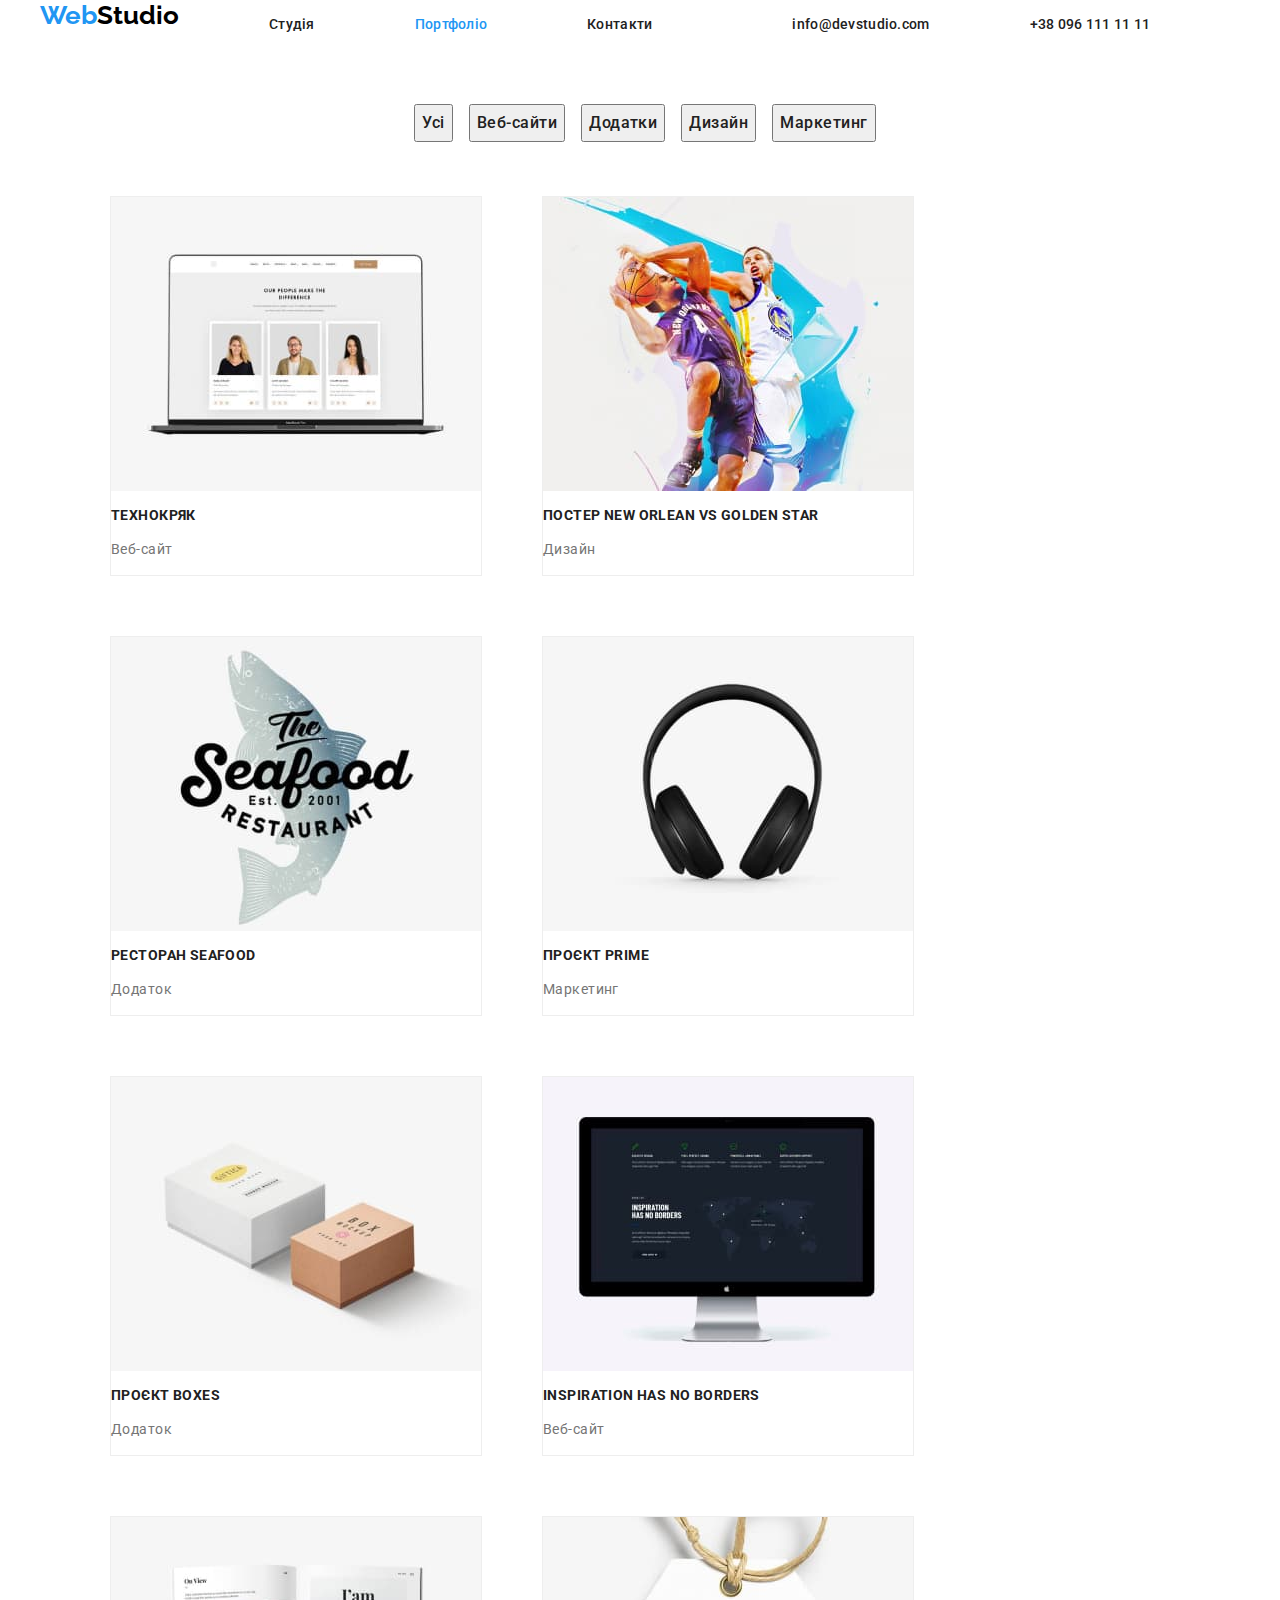
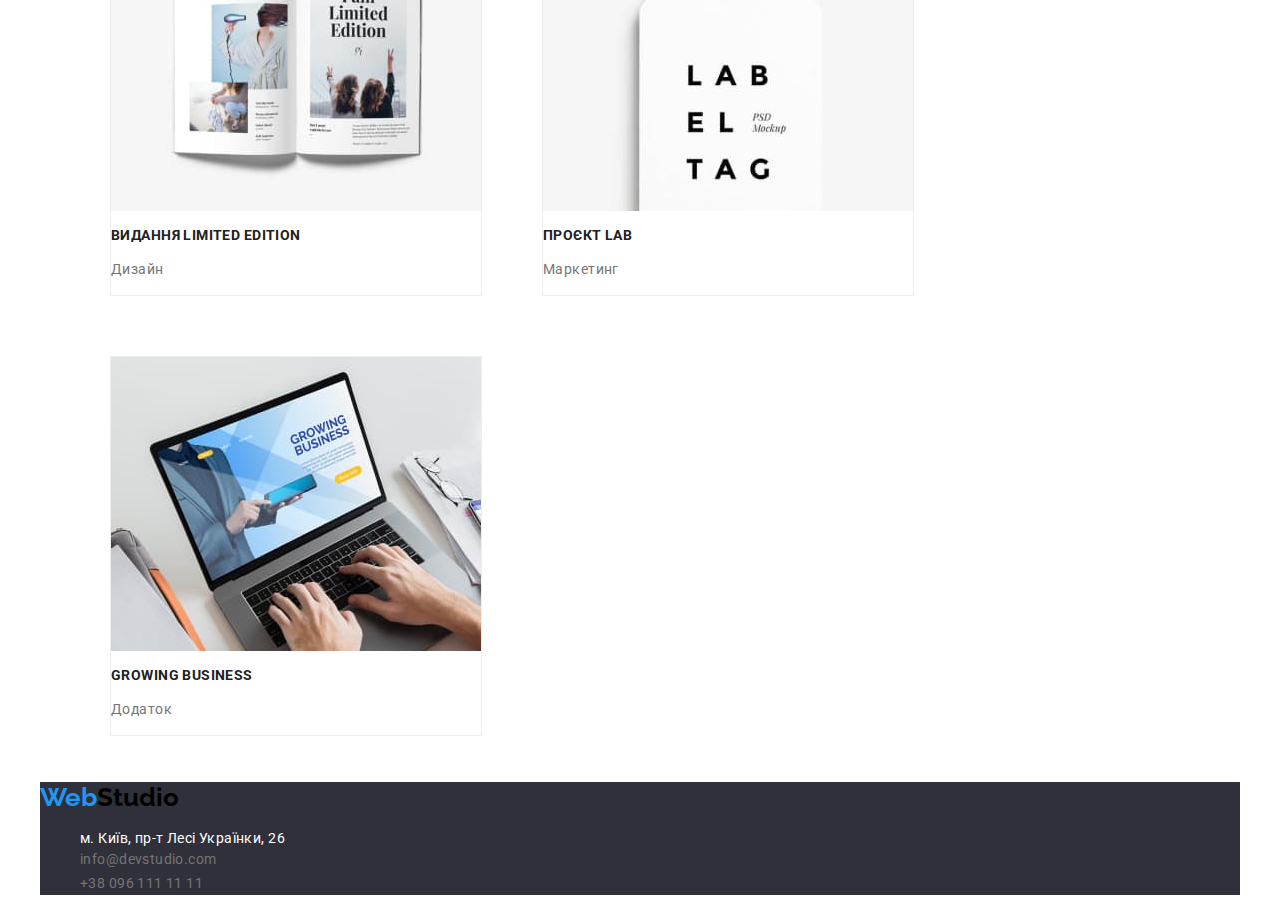
==== portfolio.html @ 8cbda65d "raw hw2" ====
<!DOCTYPE html>
<html lang="uk">
  <head>
    <meta charset="UTF-8" />
    <meta http-equiv="X-UA-Compatible" content="IE=edge" />
    <meta name="viewport" content="width=device-width, initial-scale=1.0" />
    <title>Студія</title>
    <link
      href="https://fonts.googleapis.com/css2?family=Raleway:wght@700&family=Roboto:wght@400;500;700;900&display=swap"
      rel="stylesheet"
    />
    <link rel="stylesheet" href="./css/normalize.css" />
    <link rel="stylesheet" href="./css/style.css" />
  </head>

  <body class="body">
    <div class="container">
      <!-- header -->
      <header class="header">
        <nav class="header-nav">
          <a class="logo" href="./index.html"><span>Web</span>Studio</a>
          <ul class="nav-list">
            <li class="header-item"><a class="header-link" href="./index.html">Студія</a></li>
            <li class="header-item">
              <a class="header-link current-page" href="./portfolio.html">Портфоліо</a>
            </li>
            <li class="header-item"><a class="header-link" href="#">Контакти</a></li>
          </ul>
        </nav>
        <ul class="header-list">
          <li class="header-item">
            <a class="header-link" href="mailto:info@devstudio.com">info@devstudio.com</a>
          </li>
          <li class="header-item">
            <a class="header-link" href="tel:+380961111111">+38 096 111 11 11</a>
          </li>
        </ul>
      </header>
      <!-- main -->
      <main>
        <section class="section">
          <h1 hidden>Portfolio</h1>
          <ul class="button-list">
            <li class="button-item"><button class="button" type="button">Усі</button></li>
            <li class="button-item"><button class="button" type="button">Веб-сайти</button></li>
            <li class="button-item"><button class="button" type="button">Додатки</button></li>
            <li class="button-item"><button class="button" type="button">Дизайн</button></li>
            <li class="button-item"><button class="button" type="button">Маркетинг</button></li>
          </ul>
          <ul class="card-list">
            <li class="card-item">
              <a class="card-link" href="#">
                <img
                  class="card-image"
                  src="./images/portfolio/technocriack.jpg"
                  alt="ноутбук с изображением сайта"
                  width="370"
                  height="294"
                />
                <h2 class="card-header">Технокряк</h2>
                <p class="card-text">Веб-сайт</p>
              </a>
            </li>
            <li class="card-item">
              <a class="card-link" href="#">
                <img
                  class="card-image"
                  src="./images/portfolio/golden-star.jpg"
                  alt="два баскетболиста"
                  width="370"
                  height="294"
                />
                <h2 class="card-header">Постер New Orlean vs Golden Star</h2>
                <p class="card-text">Дизайн</p>
              </a>
            </li>
            <li class="card-item">
              <a class="card-link" href="#">
                <img
                  class="card-image"
                  src="./images/portfolio/sea-food.jpg"
                  alt="ресторан морской еды"
                  width="370"
                  height="294"
                />
                <h2 class="card-header">Ресторан Seafood</h2>
                <p class="card-text">Додаток</p>
              </a>
            </li>
            <li class="card-item">
              <a class="card-link" href="#">
                <img
                  class="card-image"
                  src="./images/portfolio/prime.jpg"
                  alt="наушники"
                  width="370"
                  height="294"
                />
                <h2 class="card-header">Проєкт Prime</h2>
                <p class="card-text">Маркетинг</p>
              </a>
            </li>
            <li class="card-item">
              <a class="card-link" href="#">
                <img
                  class="card-image"
                  src="./images/portfolio/boxes.jpg"
                  alt="белая и бежевая коробки"
                  width="370"
                  height="294"
                />
                <h2 class="card-header">Проєкт Boxes</h2>
                <p class="card-text">Додаток</p>
              </a>
            </li>
            <li class="card-item">
              <a class="card-link" href="#">
                <img
                  class="card-image"
                  src="./images/portfolio/inspiration.jpg"
                  alt="монитор с изображением карты мира"
                  width="370"
                  height="294"
                />
                <h2 class="card-header">Inspiration has no Borders</h2>
                <p class="card-text">Веб-сайт</p>
              </a>
            </li>
            <li class="card-item">
              <a class="card-link" href="#">
                <img
                  class="card-image"
                  src="./images/portfolio/limited.jpg"
                  alt="журнал с публикациями"
                  width="370"
                  height="294"
                />
                <h2 class="card-header">Видання Limited Edition</h2>
                <p class="card-text">Дизайн</p>
              </a>
            </li>
            <li class="card-item">
              <a class="card-link" href="#">
                <img
                  class="card-image"
                  src="./images/portfolio/lab.jpg"
                  alt="бирка с надписью"
                  width="370"
                  height="294"
                />
                <h2 class="card-header">Проєкт LAB</h2>
                <p class="card-text">Маркетинг</p>
              </a>
            </li>
            <li class="card-item">
              <a class="card-link" href="#">
                <img
                  class="card-image"
                  src="./images/portfolio/growing.jpg"
                  alt="человек печатает на ноутбуке"
                  width="370"
                  height="294"
                />
                <h2 class="card-header">Growing Business</h2>
                <p class="card-text">Додаток</p>
              </a>
            </li>
          </ul>
        </section>
      </main>
      <!-- footer -->
      <footer class="footer">
        <a class="logo" href="#"><span>Web</span>Studio</a>
        <address class="address">
          <ul class="footer-list">
            <li class="footer-item">
              <a
                class="footer-header"
                href="https://goo.gl/maps/QE7qxqaoZU5Wftew7"
                target="_blank"
                rel="noopener noreferrer"
                >м. Київ, пр-т Лесі Українки, 26</a
              >
            </li>
            <li class="footer-item">
              <a class="footer-text" href="mailto:info@devstudio.com">info@devstudio.com</a>
            </li>
            <li class="footer-item">
              <a class="footer-text" href="tel:+380961111111">+38 096 111 11 11</a>
            </li>
          </ul>
        </address>
      </footer>
    </div>
  </body>
</html>
---- css/style.css ----
:root {
  --logo-main-color: #000000;
  --accent-color: #2196f3;
  --main-text-color: #212121;
  --secondary-text-color: #757575;
  --address-color: rgba(255, 255, 255, 0.6);
  --main-header-color: #ffffff;
  --background-dark-color: #2f303a;
}

.container {
  width: 1200px;
  margin: 0 auto;
}
/* main */

.header {
  width: 1600px;
  height: 80px;
  display: flex;
}
.header-nav {
  display: flex;
}
.logo {
  font-family: 'Raleway';
  font-style: normal;
  font-weight: 700;
  font-size: 26px;
  line-height: calc(31 / 26);
  letter-spacing: 3%;
  color: var(--logo-main-color);
}
.logo span {
  color: var(--accent-color);
}
.nav-list {
  display: flex;
}

li {
  list-style: none;
}
.header-list {
  display: flex;
}
.header-item {
  font-family: 'Roboto';
  font-style: normal;
  font-weight: 500;
  font-size: 14px;
  line-height: calc(16 / 14);
  letter-spacing: 0.02em;
}
a {
  text-decoration: none;
}
.header-link {
  color: var(--main-text-color);
  margin: 32px 50px;
}
.current-page {
  color: var(--accent-color);
}

.main-section {
  height: 600px;
  background-color: var(--background-dark-color);
}
.main-header {
  font-family: 'Roboto';
  font-style: normal;
  font-weight: 900;
  font-size: 44px;
  line-height: calc(60 / 44);
  text-align: center;
  letter-spacing: 0.06em;
  text-transform: uppercase;
  color: var(--main-header-color);
}
.button {
  height: 38px;
  font-family: 'Roboto';
  font-style: normal;
  font-weight: 500;
  font-size: 16px;
  line-height: calc(26 / 16);
  text-align: center;
  letter-spacing: 0.03em;
  color: var(--main-text-color);
}
.accent-button {
  color: var(--main-header-color);
  background: #2196f3;
  width: 216px;
  height: 50px;
  box-shadow: 0px 4px 4px rgba(0, 0, 0, 0.15);
  border-radius: 4px;
}

.section {
  width: 1170px;
}
.section-list {
  display: flex;
}
.section-item {
  margin: 50px 30px;
}
.item-header,
.card-header {
  font-family: 'Roboto';
  font-style: normal;
  font-weight: 700;
  font-size: 14px;
  line-height: calc(16 / 14);
  letter-spacing: 0.03em;
  text-transform: uppercase;
  color: var(--main-text-color);
}
.item-text,
.card-text {
  font-family: 'Roboto';
  font-style: normal;
  font-weight: 400;
  font-size: 14px;
  line-height: calc(24 / 14);
  letter-spacing: 0.03em;
  color: var(--secondary-text-color);
}
.section-header {
  font-family: 'Roboto';
  font-style: normal;
  font-weight: 700;
  font-size: 36px;
  line-height: calc(42 / 36);
  text-align: center;
  letter-spacing: 0.03em;
  color: var(--address-color);
}

.footer {
  background-color: var(--background-dark-color);
}

.footer-header {
  font-family: 'Roboto';
  font-style: normal;
  font-weight: 400;
  font-size: 14px;
  line-height: calc(16 / 14);
  letter-spacing: 0.03em;
  color: var(--main-header-color);
}
.footer-text {
  font-family: 'Roboto';
  font-style: normal;
  font-weight: 400;
  font-size: 14px;
  line-height: calc(24 / 14);
  letter-spacing: 0.03em;
  color: var(--secondary-text-color);
}

/* portfolio */

.button-list {
  display: flex;
  justify-content: center;
}
.button-item {
  margin: 8px;
}
.card-list {
  display: flex;
  flex-wrap: wrap;
}
.card-item {
  margin: 30px;
  background: var(--main-header-color);
  border: 1px solid #eeeeee;
}
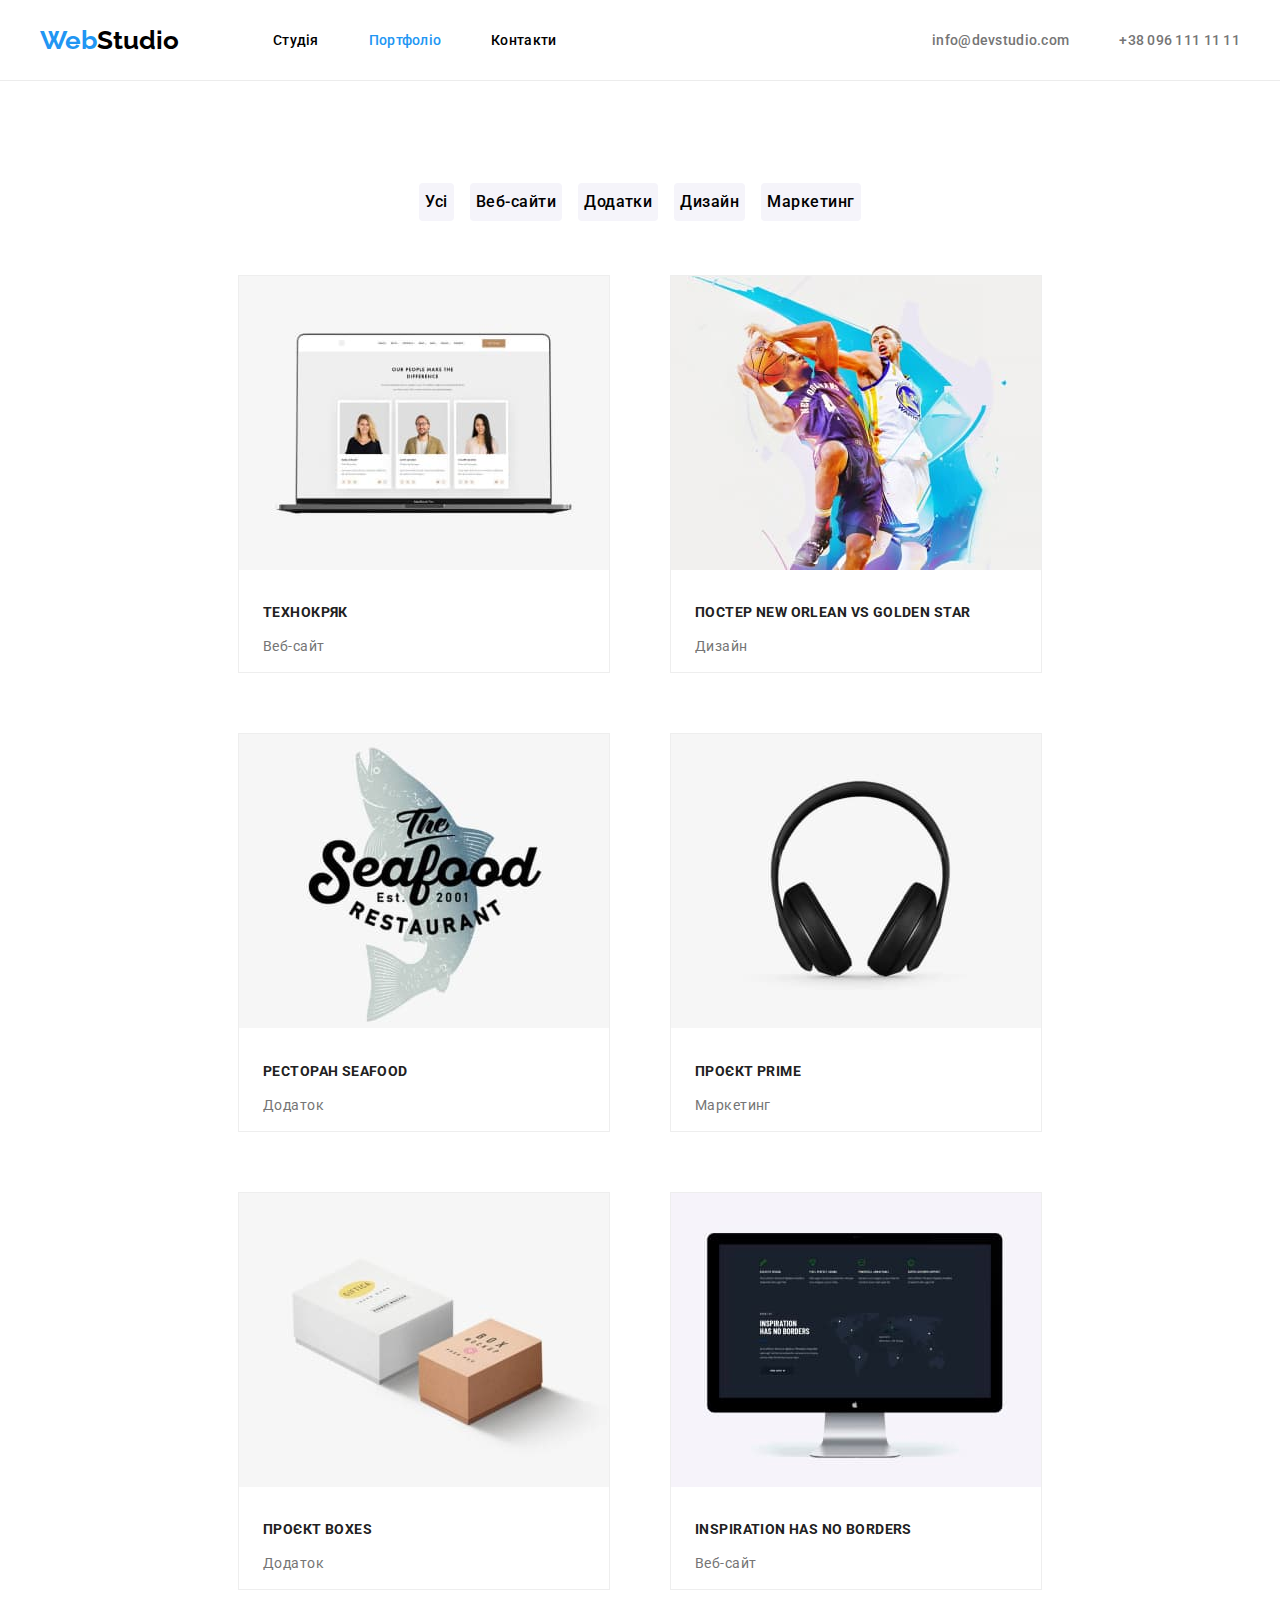
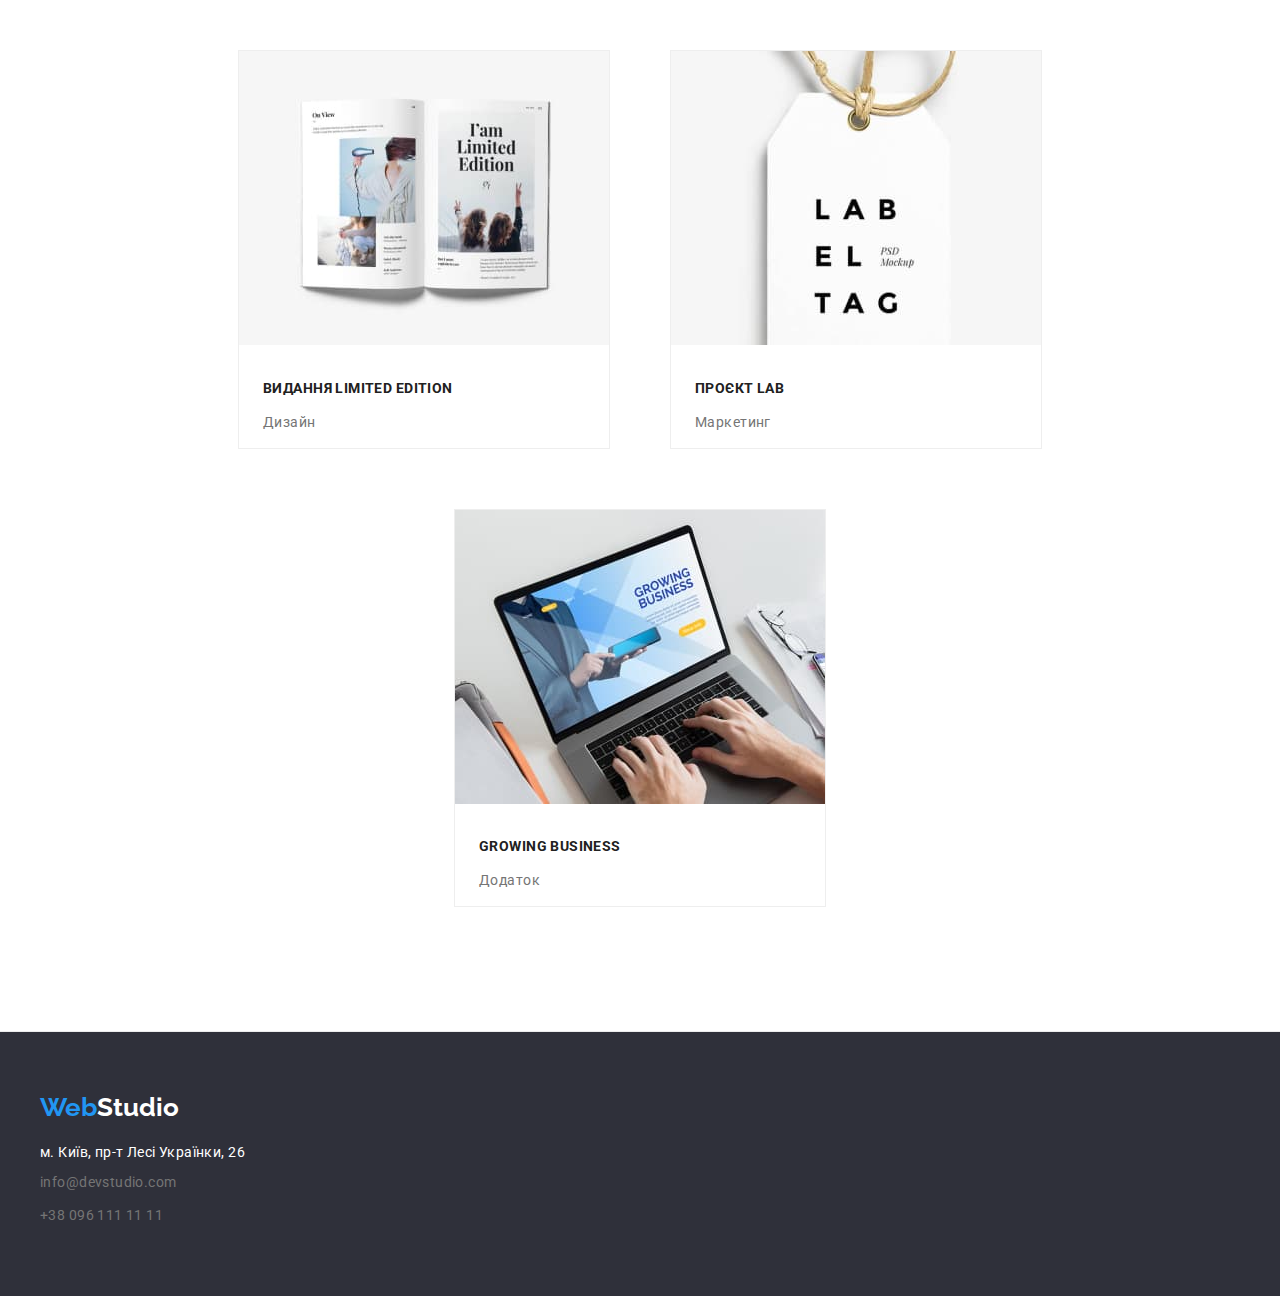
==== commit f33a9b47: "hw2+3" ====
--- a/portfolio.html
+++ b/portfolio.html
@@ -13,33 +13,29 @@
     <link rel="stylesheet" href="./css/style.css" />
   </head>
 
-  <body class="body">
-    <div class="container">
+  <body >
+    
       <!-- header -->
       <header class="header">
-        <nav class="header-nav">
-          <a class="logo" href="./index.html"><span>Web</span>Studio</a>
-          <ul class="nav-list">
-            <li class="header-item"><a class="header-link" href="./index.html">Студія</a></li>
-            <li class="header-item">
-              <a class="header-link current-page" href="./portfolio.html">Портфоліо</a>
-            </li>
-            <li class="header-item"><a class="header-link" href="#">Контакти</a></li>
+        <div class="container header-box">  
+          <nav class="header-nav">
+              <a class="logo logo-header" href="./index.html"><span>Web</span>Studio</a>
+              <ul class="nav-list">
+                  <li class="header-item"><a class="header-link" href="./index.html">Студія</a></li>
+                  <li class="header-item"><a class="header-link current-page" href="./portfolio.html">Портфоліо</a></li>
+                  <li class="header-item"><a class="header-link" href="#">Контакти</a></li>
+              </ul>
+          </nav>
+          <ul class="header-list">
+              <li class="header-item header-contact"><a class="header-link" href="mailto:info@devstudio.com">info@devstudio.com</a></li>
+              <li class="header-item header-contact"><a class="header-link" href="tel:+380961111111">+38 096 111 11 11</a></li>
           </ul>
-        </nav>
-        <ul class="header-list">
-          <li class="header-item">
-            <a class="header-link" href="mailto:info@devstudio.com">info@devstudio.com</a>
-          </li>
-          <li class="header-item">
-            <a class="header-link" href="tel:+380961111111">+38 096 111 11 11</a>
-          </li>
-        </ul>
-      </header>
+      </div>  
+    </header>
       <!-- main -->
       <main>
-        <section class="section">
-          <h1 hidden>Portfolio</h1>
+        <section class="section header">
+          <h1 class="visually-hidden">Portfolio</h1>
           <ul class="button-list">
             <li class="button-item"><button class="button" type="button">Усі</button></li>
             <li class="button-item"><button class="button" type="button">Веб-сайти</button></li>
@@ -170,27 +166,16 @@
       </main>
       <!-- footer -->
       <footer class="footer">
-        <a class="logo" href="#"><span>Web</span>Studio</a>
-        <address class="address">
-          <ul class="footer-list">
-            <li class="footer-item">
-              <a
-                class="footer-header"
-                href="https://goo.gl/maps/QE7qxqaoZU5Wftew7"
-                target="_blank"
-                rel="noopener noreferrer"
-                >м. Київ, пр-т Лесі Українки, 26</a
-              >
-            </li>
-            <li class="footer-item">
-              <a class="footer-text" href="mailto:info@devstudio.com">info@devstudio.com</a>
-            </li>
-            <li class="footer-item">
-              <a class="footer-text" href="tel:+380961111111">+38 096 111 11 11</a>
-            </li>
-          </ul>
-        </address>
-      </footer>
-    </div>
-  </body>
+        <div class="container footer-box">
+            <a class="logo logo-footer" href="#"><span>Web</span>Studio</a>
+            <address class="address">
+                <ul class="footer-list">
+                    <li class="footer-item"><a class="footer-header" href="https://goo.gl/maps/QE7qxqaoZU5Wftew7" target="_blank" rel="noopener noreferrer">м. Київ, пр-т Лесі Українки, 26</a></li>
+                    <li class="footer-item"><a class="footer-text" href="mailto:info@devstudio.com">info@devstudio.com</a></li>
+                    <li class="footer-item"><a class="footer-text" href="tel:+380961111111">+38 096 111 11 11</a></li>
+                </ul>
+            </address>
+        </div>
+    </footer>
+</body>
 </html>
--- a/css/style.css
+++ b/css/style.css
@@ -1,26 +1,33 @@
 :root {
   --logo-main-color: #000000;
   --accent-color: #2196f3;
+  --button-active: #188CE8
   --main-text-color: #212121;
   --secondary-text-color: #757575;
   --address-color: rgba(255, 255, 255, 0.6);
   --main-header-color: #ffffff;
   --background-dark-color: #2f303a;
-}
-
+  --team-background: #F5F4FA
+}
+
+ul{
+  margin: 0;
+  padding: 0;
+}
 .container {
   width: 1200px;
   margin: 0 auto;
+  padding: 0 15px;
 }
 /* main */
 
 .header {
-  width: 1600px;
-  height: 80px;
-  display: flex;
+  border-bottom: 1px solid #ECECEC;;
+  
 }
 .header-nav {
   display: flex;
+  align-items: center;
 }
 .logo {
   font-family: 'Raleway';
@@ -28,7 +35,7 @@
   font-weight: 700;
   font-size: 26px;
   line-height: calc(31 / 26);
-  letter-spacing: 3%;
+  letter-spacing: 0,03em;
   color: var(--logo-main-color);
 }
 .logo span {
@@ -36,6 +43,7 @@
 }
 .nav-list {
   display: flex;
+  gap: 50px;
 }
 
 li {
@@ -43,7 +51,10 @@
 }
 .header-list {
   display: flex;
-}
+  gap: 50px;
+  align-items: center;
+}
+
 .header-item {
   font-family: 'Roboto';
   font-style: normal;
@@ -52,20 +63,31 @@
   line-height: calc(16 / 14);
   letter-spacing: 0.02em;
 }
-a {
+a{
   text-decoration: none;
+  
 }
 .header-link {
   color: var(--main-text-color);
-  margin: 32px 50px;
+  display: inline-block;
+  padding: 32px 0;
+}
+.header-link:hover,
+.header-link:focus,
+.footer-header:hover,
+.footer-header:focus,
+.footer-text:hover,
+.footer-text:focus{
+  color: var(--accent-color);
 }
 .current-page {
   color: var(--accent-color);
 }
 
 .main-section {
-  height: 600px;
   background-color: var(--background-dark-color);
+  padding: 200px 0;
+
 }
 .main-header {
   font-family: 'Roboto';
@@ -77,6 +99,8 @@
   letter-spacing: 0.06em;
   text-transform: uppercase;
   color: var(--main-header-color);
+  width: 700px;
+  margin: 0 auto 40px auto;
 }
 .button {
   height: 38px;
@@ -88,24 +112,75 @@
   text-align: center;
   letter-spacing: 0.03em;
   color: var(--main-text-color);
+  border: none;
+  background:var(--team-background) ;
+  border-radius: 4px;
+}
+
+.button:hover ,
+.button:focus{
+  background: #2196F3;
+  box-shadow: 0px 3px 1px rgba(0, 0, 0, 0.1), 0px 1px 2px rgba(0, 0, 0, 0.08), 0px 2px 2px rgba(0, 0, 0, 0.12);
+  border-radius: 4px;
+  cursor: pointer;
 }
 .accent-button {
+  display: block;
   color: var(--main-header-color);
-  background: #2196f3;
+  background: var(--accent-color);
   width: 216px;
   height: 50px;
+  margin-left: auto;
+  margin-right: auto;
+  box-shadow: 0px 4px 4px rgba(0, 0, 0, 0.15);
+  display: block;
+  margin: 0 auto;
+  border: none;
+  cursor: pointer;
+
+}
+.accent-button:hover ,
+.accent-button:focus{
+  background: var(--button-active);
   box-shadow: 0px 4px 4px rgba(0, 0, 0, 0.15);
   border-radius: 4px;
 }
 
 .section {
-  width: 1170px;
-}
+  padding-top: 94px;
+  padding-bottom: 94px;
+}
+
+.visually-hidden {
+  position: absolute;
+  width: 1px;
+  height: 1px;
+  margin: -1px;
+  border: 0;
+  padding: 0;
+  
+  white-space: nowrap;
+  clip-path: inset(100%);
+  clip: rect(0 0 0 0);
+  overflow: hidden;
+}
+
 .section-list {
   display: flex;
+  gap: 30px;
 }
 .section-item {
-  margin: 50px 30px;
+  width: 270px;
+}
+.section-image,
+.card-image{
+  width: inherit;
+  margin-bottom: 30px;
+}
+
+.image-box{
+  align-items: center;
+  justify-content: center;
 }
 .item-header,
 .card-header {
@@ -117,6 +192,8 @@
   letter-spacing: 0.03em;
   text-transform: uppercase;
   color: var(--main-text-color);
+  margin-top: 0;
+  margin-bottom: 10px;
 }
 .item-text,
 .card-text {
@@ -136,9 +213,19 @@
   line-height: calc(42 / 36);
   text-align: center;
   letter-spacing: 0.03em;
-  color: var(--address-color);
-}
-
+  color: var(--main-text-color);
+  margin-bottom: 50px;
+}
+
+.item-box{
+  background: #FFFFFF;
+  box-shadow: 0px 1px 3px rgba(0, 0, 0, 0.12), 0px 1px 1px rgba(0, 0, 0, 0.14), 0px 2px 1px rgba(0, 0, 0, 0.2);
+  border-radius: 0px 0px 4px 4px;
+  text-align: center;
+}
+.team-section{
+  background: #F5F4FA;
+}
 .footer {
   background-color: var(--background-dark-color);
 }
@@ -170,9 +257,11 @@
 }
 .button-item {
   margin: 8px;
+  padding-bottom: 16px;
 }
 .card-list {
   display: flex;
+  justify-content: center;
   flex-wrap: wrap;
 }
 .card-item {
@@ -180,3 +269,36 @@
   background: var(--main-header-color);
   border: 1px solid #eeeeee;
 }
+.card-header{ 
+  color: #212121;
+}
+.card-text,
+.card-header {
+padding-left: 24px;
+}
+
+.header-box{
+  display: flex;
+  align-items: center;
+  justify-content: space-between;
+}
+.logo-header{
+  margin-right: 94px;
+}
+.header-contact{
+  color: var(--secondary-text-color);
+}
+.logo-footer {
+  color: var(--main-header-color);
+  
+}
+.footer-box{
+  padding-top: 60px;
+  padding-bottom: 60px;
+}
+.address{
+  padding-top: 20px;
+}
+.footer-item:not(last-child){
+  padding-bottom: 9px;
+}